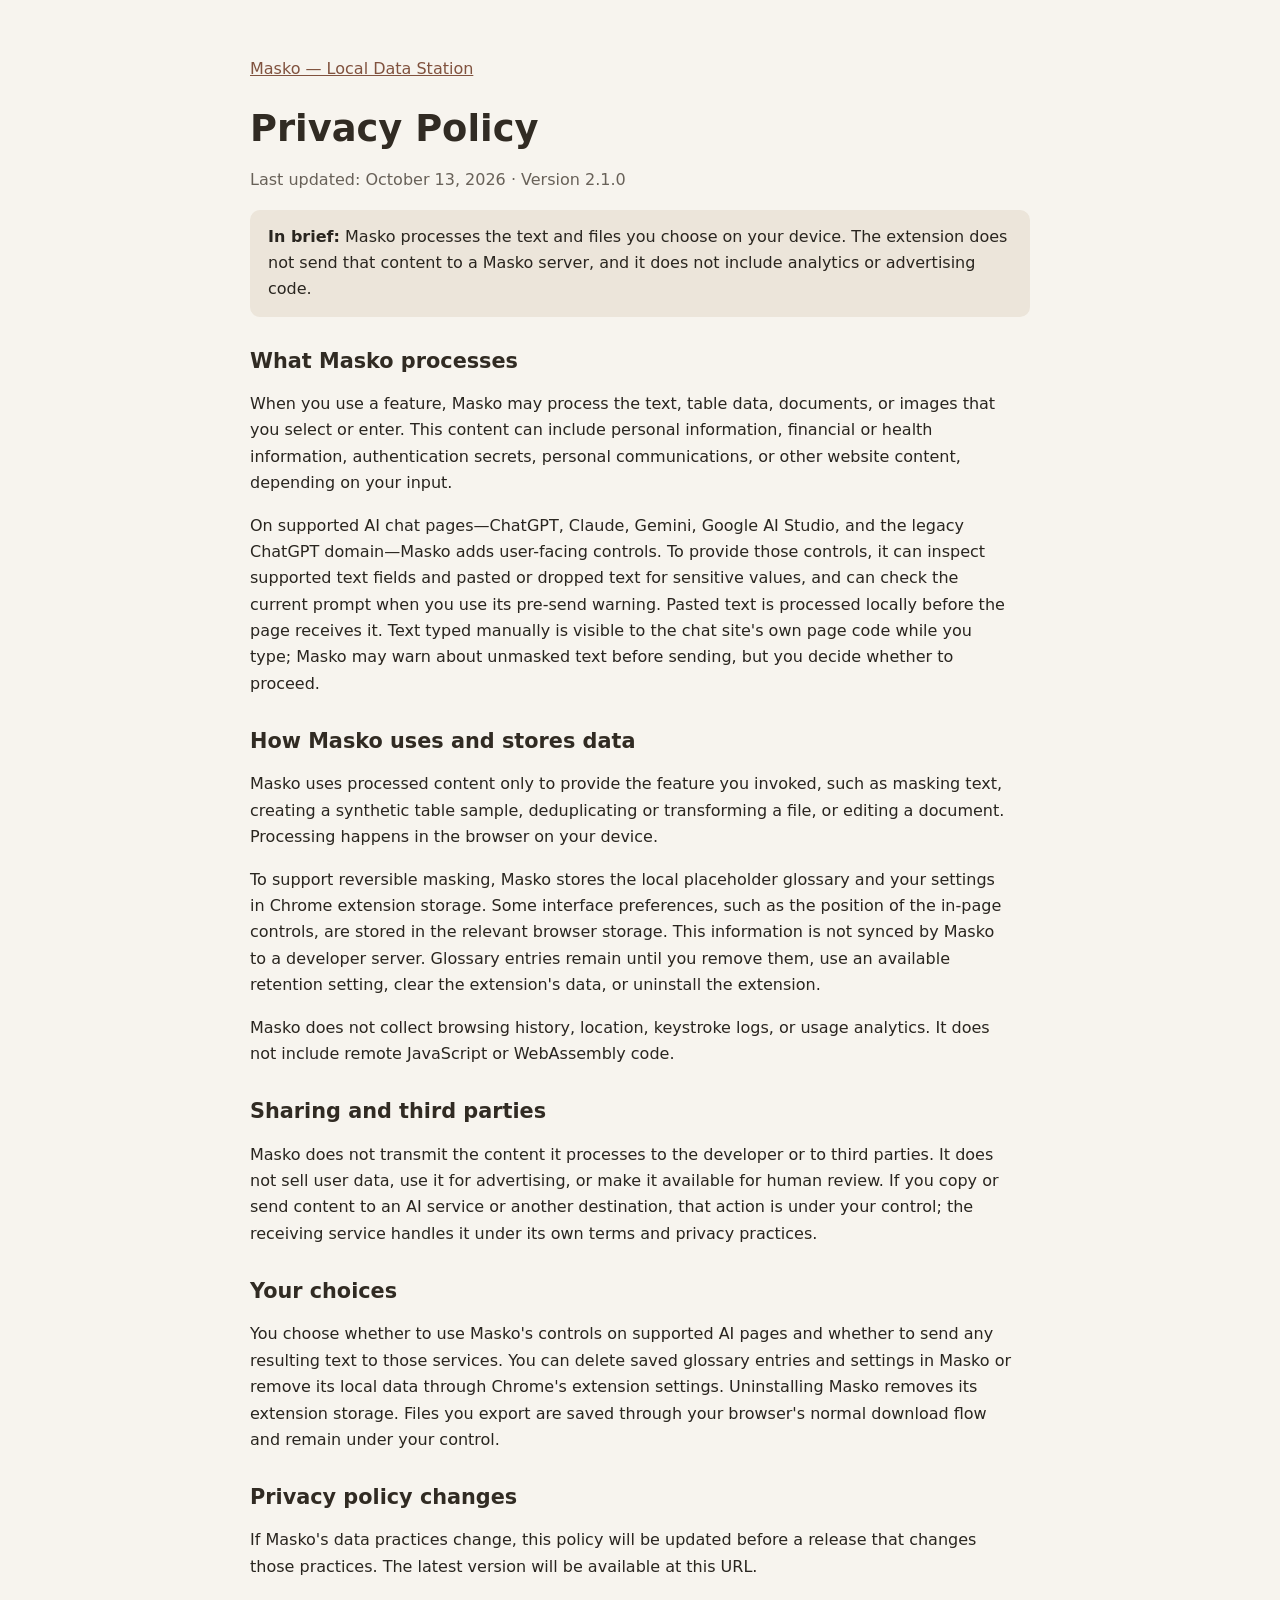
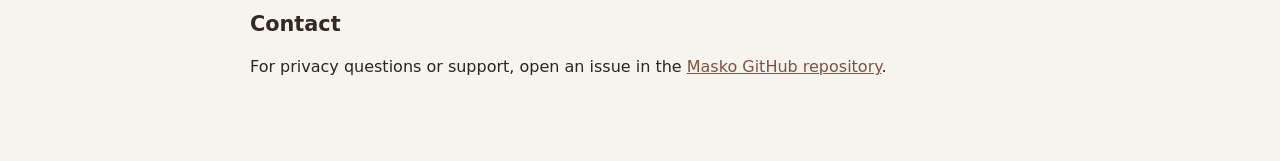
==== docs/privacy.html @ 07cc1762 "Add Masko privacy policy for store listing" ====
<!doctype html>
<html lang="en">
<head>
  <meta charset="utf-8">
  <meta name="viewport" content="width=device-width, initial-scale=1">
  <meta name="color-scheme" content="light dark">
  <title>Masko Privacy Policy</title>
  <style>
    :root{font:16px/1.65 system-ui,-apple-system,"Segoe UI",sans-serif;color:#29251f;background:#f7f4ee}
    body{max-width:780px;margin:0 auto;padding:40px 22px 64px}
    h1,h2{line-height:1.2;color:#312b23}h1{font-size:2.3rem;margin-bottom:.3rem}
    h2{font-size:1.3rem;margin-top:2rem}p,li{max-width:75ch}a{color:#80523e}
    .date{color:#686158}.notice{padding:14px 18px;background:#ece5da;border-radius:10px}
    @media(prefers-color-scheme:dark){:root{color:#eee8df;background:#211f1c}h1,h2{color:#fff7eb}.date{color:#c5baaa}.notice{background:#332f29}a{color:#e4af8b}}
  </style>
</head>
<body>
  <main>
    <p><a href="./">Masko — Local Data Station</a></p>
    <h1>Privacy Policy</h1>
    <p class="date">Last updated: October 13, 2026 · Version 2.1.0</p>

    <p class="notice"><strong>In brief:</strong> Masko processes the text and files you choose on your device. The extension does not send that content to a Masko server, and it does not include analytics or advertising code.</p>

    <h2>What Masko processes</h2>
    <p>When you use a feature, Masko may process the text, table data, documents, or images that you select or enter. This content can include personal information, financial or health information, authentication secrets, personal communications, or other website content, depending on your input.</p>
    <p>On supported AI chat pages—ChatGPT, Claude, Gemini, Google AI Studio, and the legacy ChatGPT domain—Masko adds user-facing controls. To provide those controls, it can inspect supported text fields and pasted or dropped text for sensitive values, and can check the current prompt when you use its pre-send warning. Pasted text is processed locally before the page receives it. Text typed manually is visible to the chat site's own page code while you type; Masko may warn about unmasked text before sending, but you decide whether to proceed.</p>

    <h2>How Masko uses and stores data</h2>
    <p>Masko uses processed content only to provide the feature you invoked, such as masking text, creating a synthetic table sample, deduplicating or transforming a file, or editing a document. Processing happens in the browser on your device.</p>
    <p>To support reversible masking, Masko stores the local placeholder glossary and your settings in Chrome extension storage. Some interface preferences, such as the position of the in-page controls, are stored in the relevant browser storage. This information is not synced by Masko to a developer server. Glossary entries remain until you remove them, use an available retention setting, clear the extension's data, or uninstall the extension.</p>
    <p>Masko does not collect browsing history, location, keystroke logs, or usage analytics. It does not include remote JavaScript or WebAssembly code.</p>

    <h2>Sharing and third parties</h2>
    <p>Masko does not transmit the content it processes to the developer or to third parties. It does not sell user data, use it for advertising, or make it available for human review. If you copy or send content to an AI service or another destination, that action is under your control; the receiving service handles it under its own terms and privacy practices.</p>

    <h2>Your choices</h2>
    <p>You choose whether to use Masko's controls on supported AI pages and whether to send any resulting text to those services. You can delete saved glossary entries and settings in Masko or remove its local data through Chrome's extension settings. Uninstalling Masko removes its extension storage. Files you export are saved through your browser's normal download flow and remain under your control.</p>

    <h2>Privacy policy changes</h2>
    <p>If Masko's data practices change, this policy will be updated before a release that changes those practices. The latest version will be available at this URL.</p>

    <h2>Contact</h2>
    <p>For privacy questions or support, open an issue in the <a href="https://github.com/AydanGelenYolcu/masko-local-data-station/issues">Masko GitHub repository</a>.</p>
  </main>
</body>
</html>
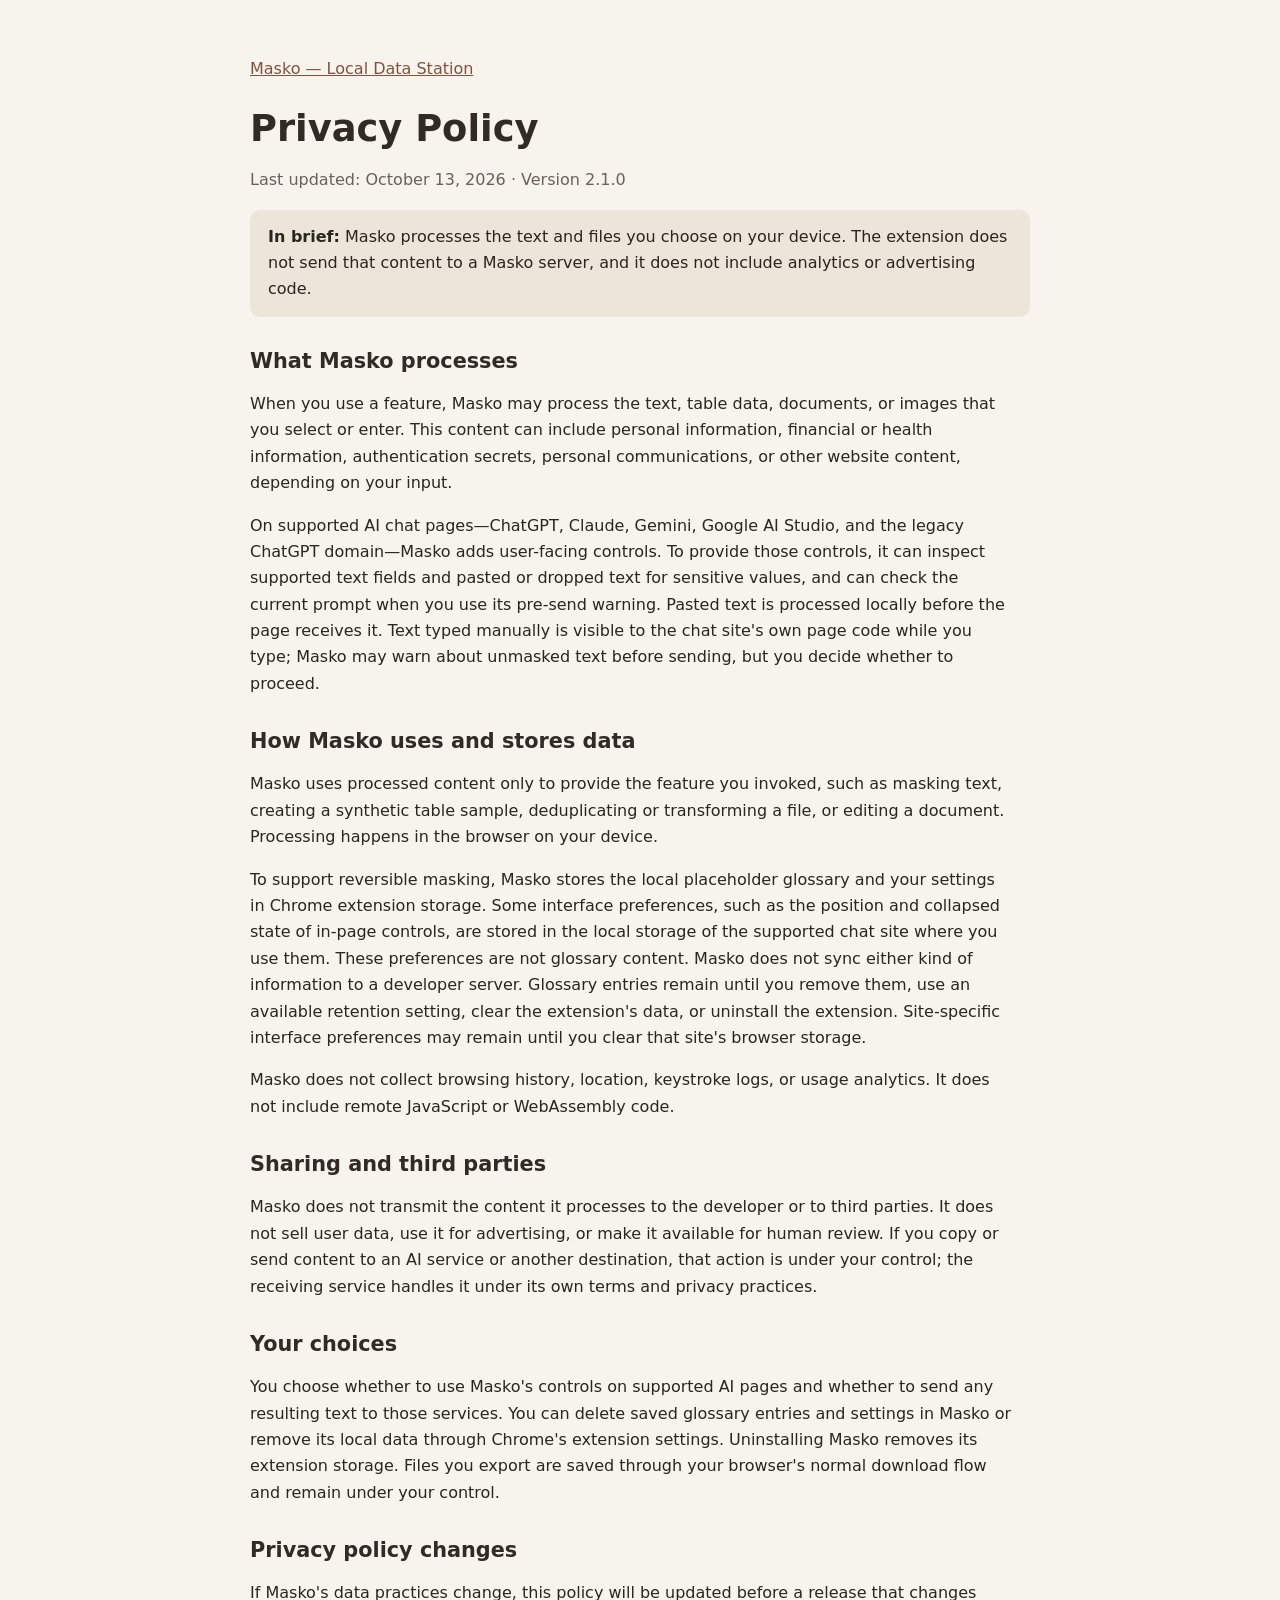
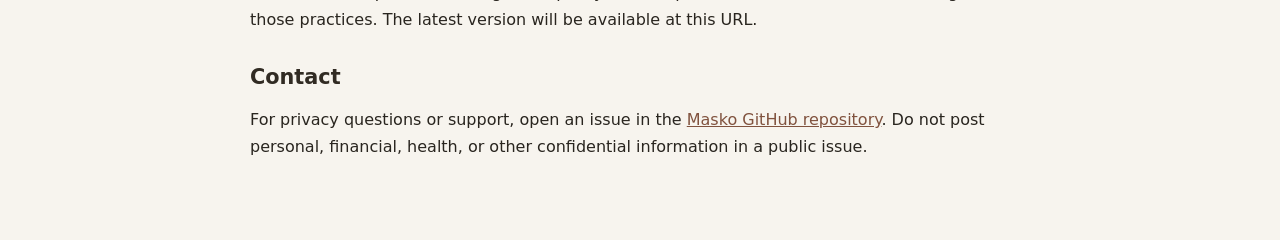
==== commit c9e48aa3: "Clarify locally stored UI preferences in privacy policy" ====
--- a/docs/privacy.html
+++ b/docs/privacy.html
@@ -28,7 +28,7 @@
 
     <h2>How Masko uses and stores data</h2>
     <p>Masko uses processed content only to provide the feature you invoked, such as masking text, creating a synthetic table sample, deduplicating or transforming a file, or editing a document. Processing happens in the browser on your device.</p>
-    <p>To support reversible masking, Masko stores the local placeholder glossary and your settings in Chrome extension storage. Some interface preferences, such as the position of the in-page controls, are stored in the relevant browser storage. This information is not synced by Masko to a developer server. Glossary entries remain until you remove them, use an available retention setting, clear the extension's data, or uninstall the extension.</p>
+    <p>To support reversible masking, Masko stores the local placeholder glossary and your settings in Chrome extension storage. Some interface preferences, such as the position and collapsed state of in-page controls, are stored in the local storage of the supported chat site where you use them. These preferences are not glossary content. Masko does not sync either kind of information to a developer server. Glossary entries remain until you remove them, use an available retention setting, clear the extension's data, or uninstall the extension. Site-specific interface preferences may remain until you clear that site's browser storage.</p>
     <p>Masko does not collect browsing history, location, keystroke logs, or usage analytics. It does not include remote JavaScript or WebAssembly code.</p>
 
     <h2>Sharing and third parties</h2>
@@ -41,7 +41,7 @@
     <p>If Masko's data practices change, this policy will be updated before a release that changes those practices. The latest version will be available at this URL.</p>
 
     <h2>Contact</h2>
-    <p>For privacy questions or support, open an issue in the <a href="https://github.com/AydanGelenYolcu/masko-local-data-station/issues">Masko GitHub repository</a>.</p>
+    <p>For privacy questions or support, open an issue in the <a href="https://github.com/AydanGelenYolcu/masko-local-data-station/issues">Masko GitHub repository</a>. Do not post personal, financial, health, or other confidential information in a public issue.</p>
   </main>
 </body>
 </html>
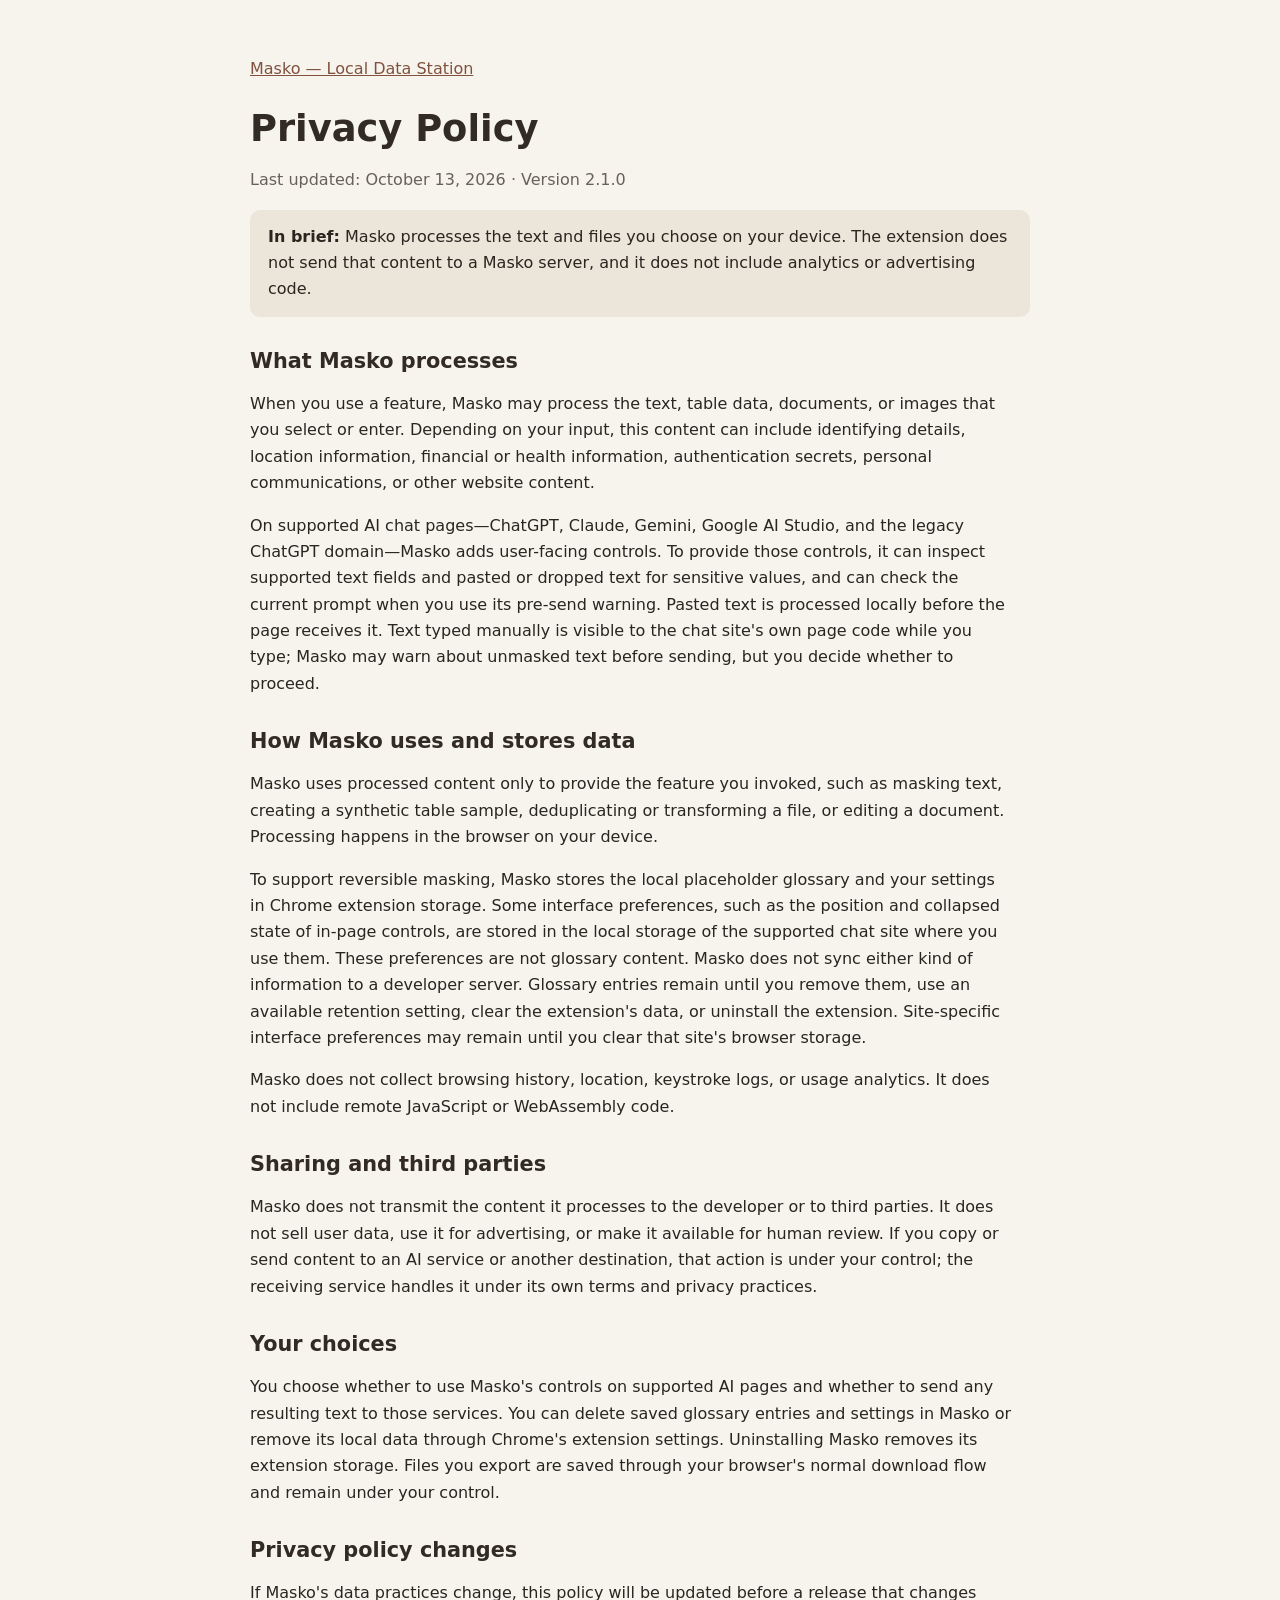
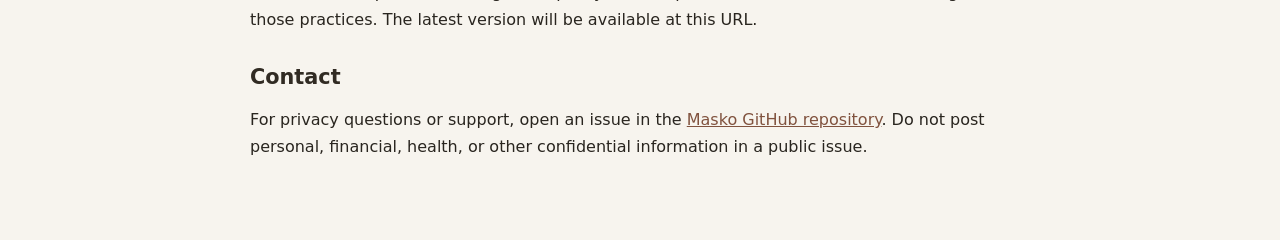
==== commit ac78b2d0: "Disclose location data processed in user files" ====
--- a/docs/privacy.html
+++ b/docs/privacy.html
@@ -23,7 +23,7 @@
     <p class="notice"><strong>In brief:</strong> Masko processes the text and files you choose on your device. The extension does not send that content to a Masko server, and it does not include analytics or advertising code.</p>
 
     <h2>What Masko processes</h2>
-    <p>When you use a feature, Masko may process the text, table data, documents, or images that you select or enter. This content can include personal information, financial or health information, authentication secrets, personal communications, or other website content, depending on your input.</p>
+    <p>When you use a feature, Masko may process the text, table data, documents, or images that you select or enter. Depending on your input, this content can include identifying details, location information, financial or health information, authentication secrets, personal communications, or other website content.</p>
     <p>On supported AI chat pages—ChatGPT, Claude, Gemini, Google AI Studio, and the legacy ChatGPT domain—Masko adds user-facing controls. To provide those controls, it can inspect supported text fields and pasted or dropped text for sensitive values, and can check the current prompt when you use its pre-send warning. Pasted text is processed locally before the page receives it. Text typed manually is visible to the chat site's own page code while you type; Masko may warn about unmasked text before sending, but you decide whether to proceed.</p>
 
     <h2>How Masko uses and stores data</h2>
